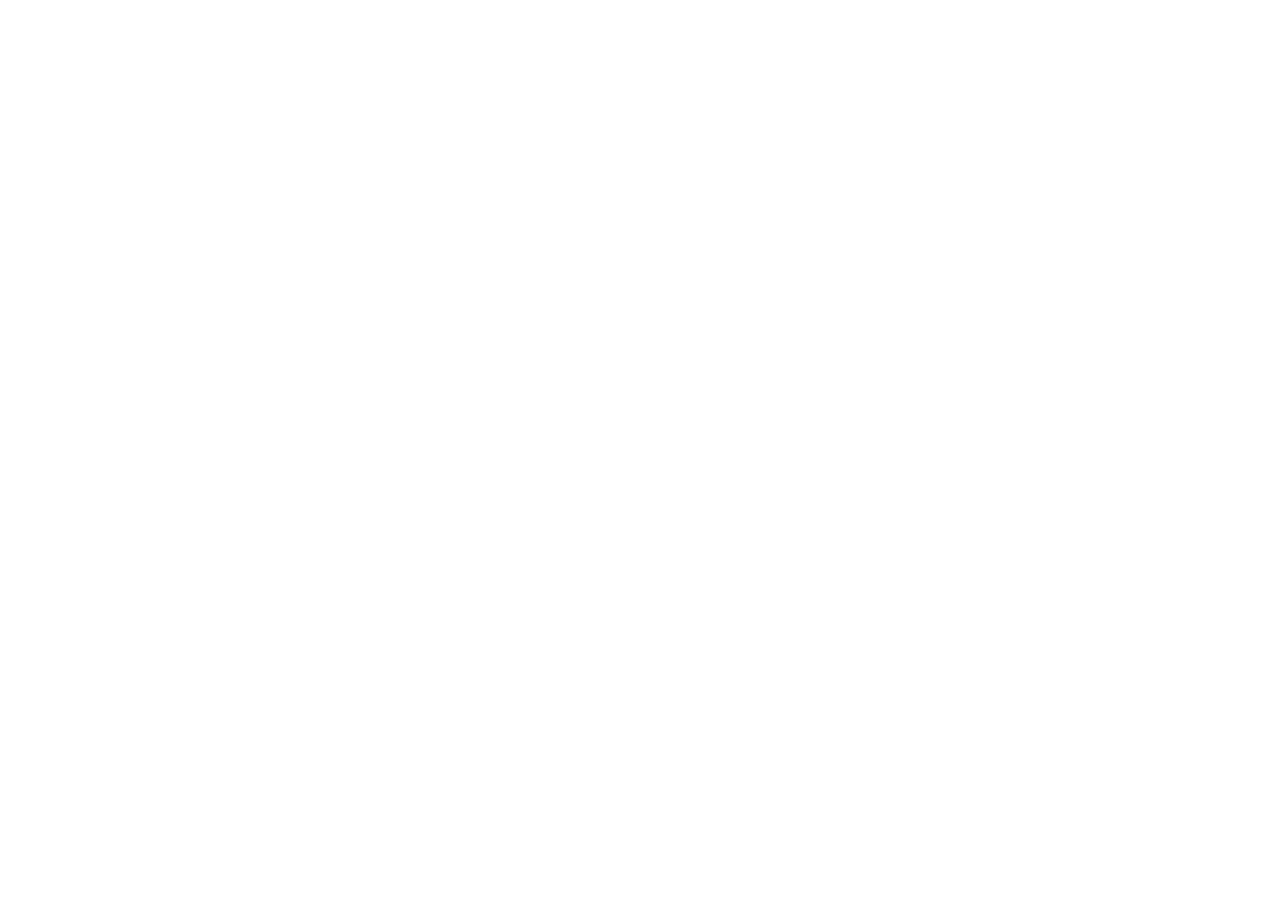
==== aviso-de-privacidad/index.html @ 7e57daf0 "Publicar sitio estático compilado" ====
<!doctype html><html lang="es-MX"><head><meta charset="UTF-8"><meta name="viewport" content="width=device-width,initial-scale=1"><meta name="description" content="Aviso de privacidad de staging de OLLIN."><meta name="robots" content="noindex,nofollow"><title>Aviso de privacidad · OLLIN</title></head><body><div id="app"></div><script type="module" src="../src/main.js"></script></body></html>
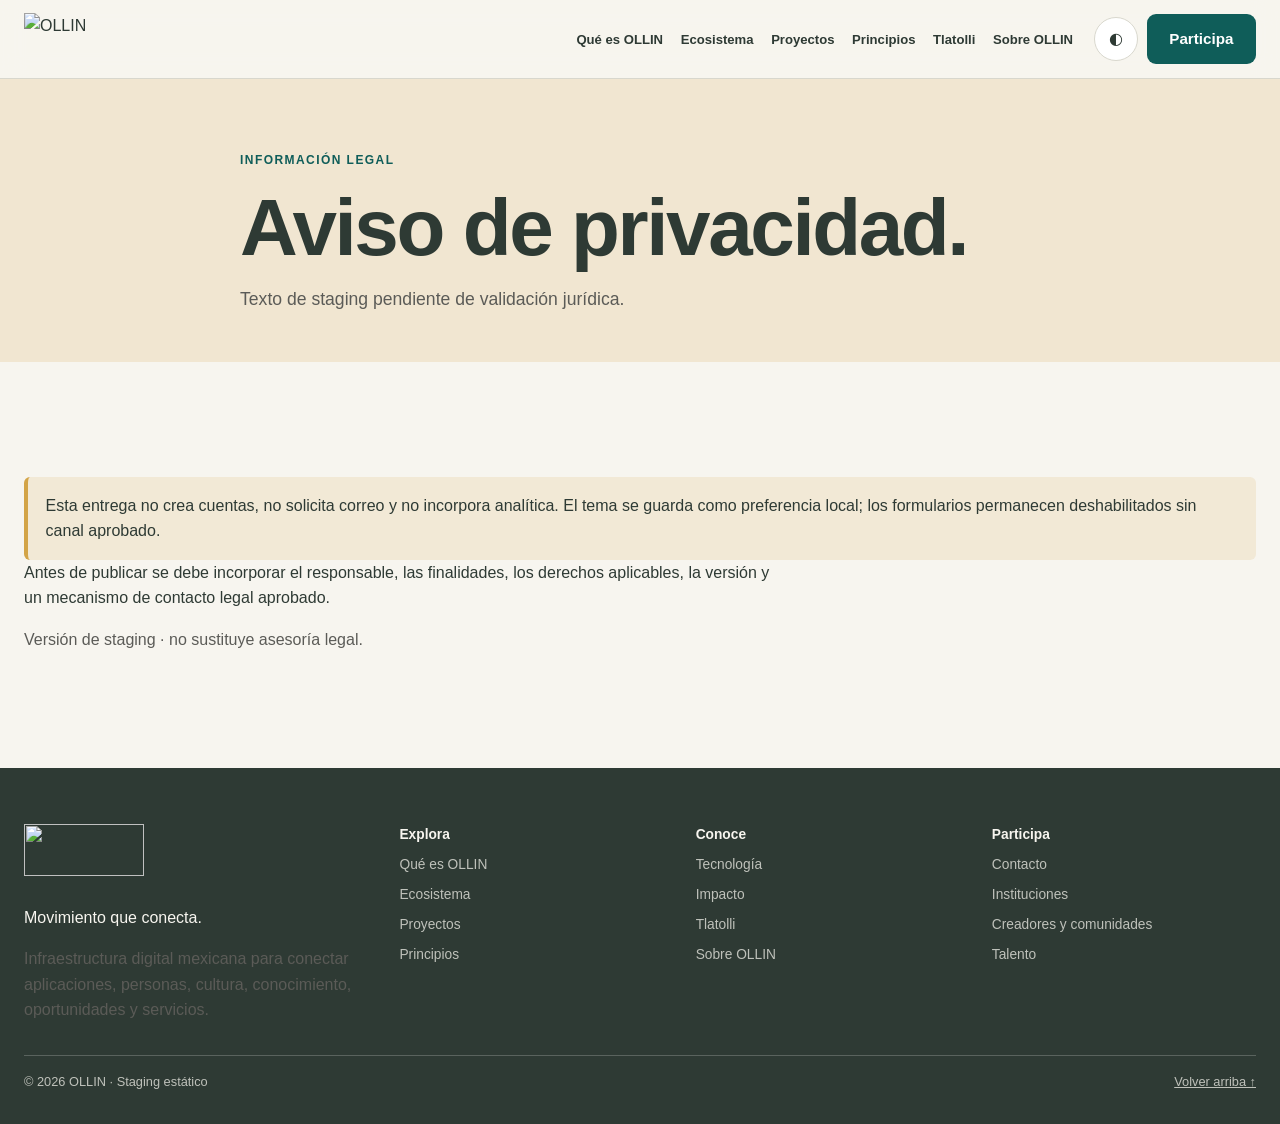
==== commit 581f9991: "Forzar actualización de recursos en Safari" ====
--- a/aviso-de-privacidad/index.html
+++ b/aviso-de-privacidad/index.html
@@ -1 +1 @@
-<!doctype html><html lang="es-MX"><head><meta charset="UTF-8"><meta name="viewport" content="width=device-width,initial-scale=1"><meta name="description" content="Aviso de privacidad de staging de OLLIN."><meta name="robots" content="noindex,nofollow"><title>Aviso de privacidad · OLLIN</title></head><body><div id="app"></div><script type="module" src="../src/main.js"></script></body></html>
+<!doctype html><html lang="es-MX"><head><meta charset="UTF-8"><meta name="viewport" content="width=device-width,initial-scale=1"><meta name="description" content="Aviso de privacidad de staging de OLLIN."><meta name="robots" content="noindex,nofollow"><title>Aviso de privacidad · OLLIN</title></head><body><div id="app"></div><script type="module" src="../src/main.js?v=20260918-hero"></script></body></html>
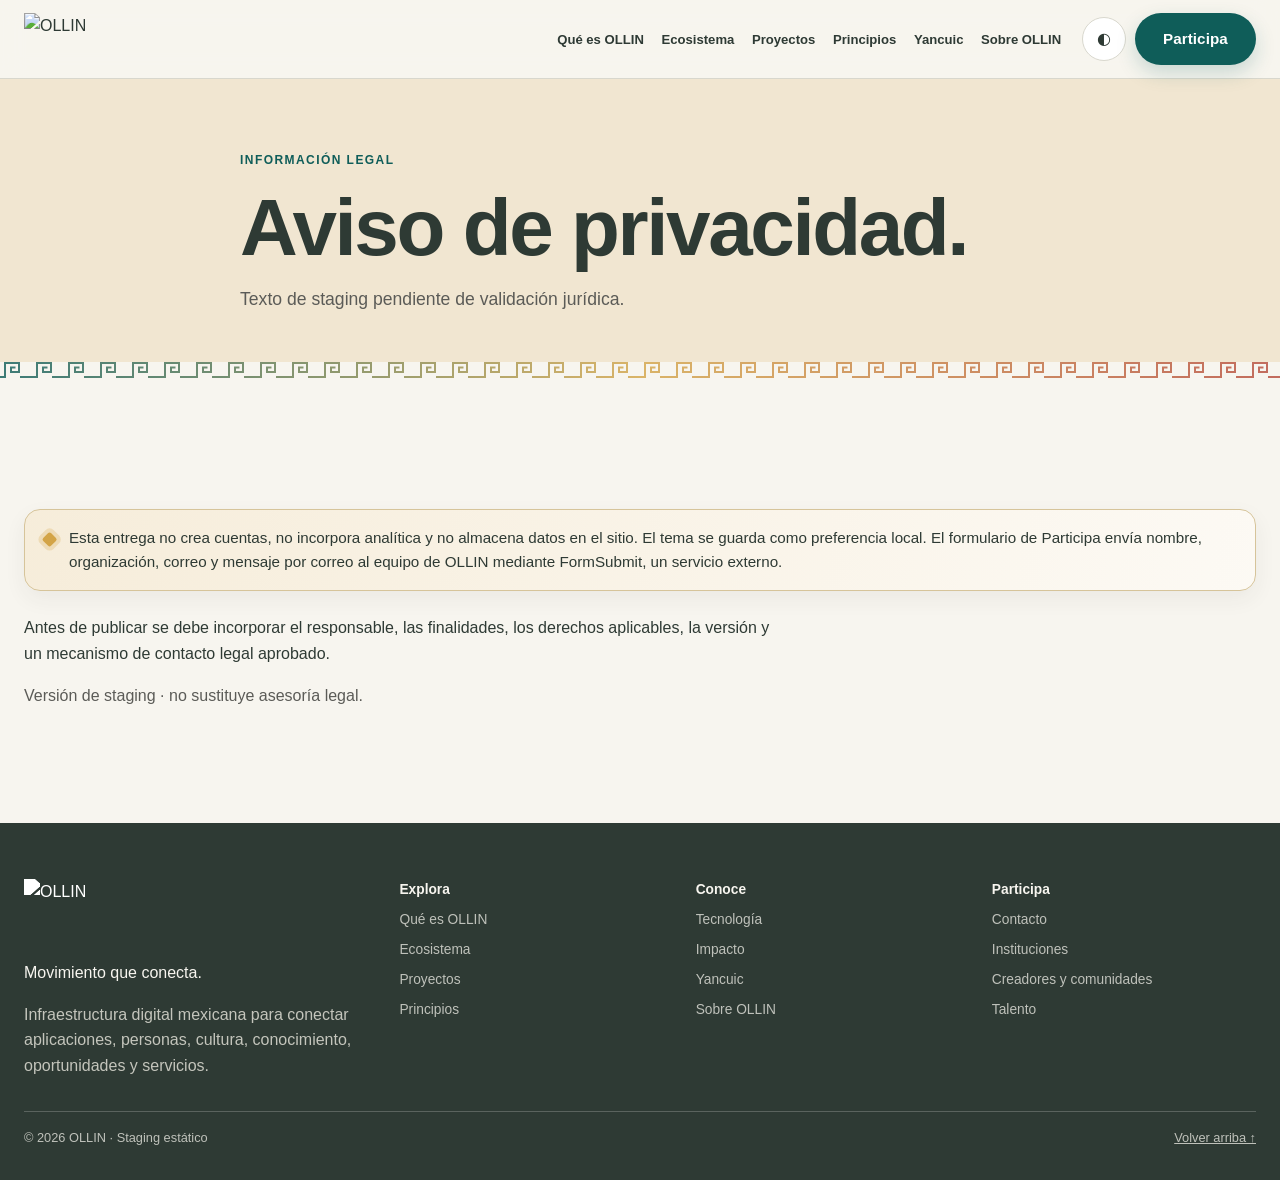
==== commit 9845382b: "Favicon con isotipo y formulario de Participa vía FormSubmit Co-Authored-By: Claude Sonnet 5.5 <nore" ====
--- a/aviso-de-privacidad/index.html
+++ b/aviso-de-privacidad/index.html
@@ -1 +1 @@
-<!doctype html><html lang="es-MX"><head><meta charset="UTF-8"><meta name="viewport" content="width=device-width,initial-scale=1"><meta name="description" content="Aviso de privacidad de staging de OLLIN."><meta name="robots" content="noindex,nofollow"><title>Aviso de privacidad · OLLIN</title></head><body><div id="app"></div><script type="module" src="../src/main.js?v=20260918-hero"></script></body></html>
+<!doctype html><html lang="es-MX"><head><meta charset="UTF-8"><meta name="viewport" content="width=device-width,initial-scale=1"><meta name="description" content="Aviso de privacidad de staging de OLLIN."><meta name="robots" content="noindex,nofollow"><title>Aviso de privacidad · OLLIN</title><link rel="icon" href="../public/favicon.svg"></head><body><div id="app"></div><script type="module" src="../src/main.js?v=20260918-codices"></script></body></html>
